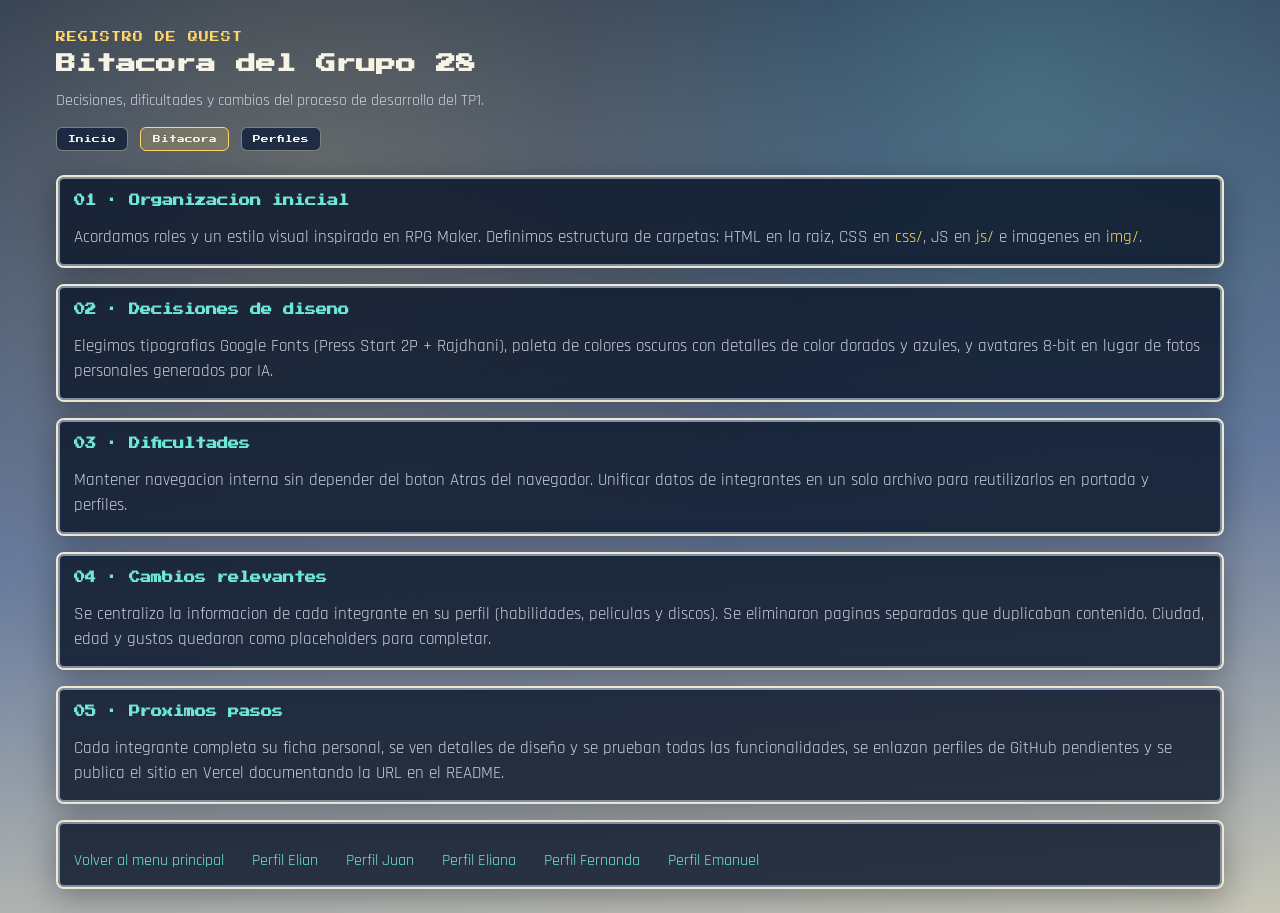
==== bitacora.html @ d6bb9bca "Add bitacora and member profiles with initial content; update index and styles, improve navigation b" ====
<!doctype html>
<html lang="es">
  <head>
    <meta charset="UTF-8" />
    <meta name="viewport" content="width=device-width, initial-scale=1.0" />
    <title>Grupo 28 | Bitacora</title>
    <link rel="preconnect" href="https://fonts.googleapis.com" />
    <link rel="preconnect" href="https://fonts.gstatic.com" crossorigin />
    <link
      href="https://fonts.googleapis.com/css2?family=Press+Start+2P&family=Rajdhani:wght@400;500;700&display=swap"
      rel="stylesheet"
    />
    <link rel="stylesheet" href="css/global.css" />
  </head>
  <body>
    <main class="page-shell">
      <header class="page-header">
        <p class="kicker">REGISTRO DE QUEST</p>
        <h1>Bitacora del Grupo 28</h1>
        <p class="subtitle">
          Decisiones, dificultades y cambios del proceso de desarrollo del TP1.
        </p>
        <nav class="top-nav" aria-label="Navegacion principal">
          <a class="nav-chip" href="index.html">Inicio</a>
          <a class="nav-chip is-active" href="bitacora.html">Bitacora</a>
          <a class="nav-chip" href="index.html#perfiles">Perfiles</a>
        </nav>
      </header>

      <section class="bitacora-layout" aria-label="Entradas de bitacora">
        <article class="window bitacora-entry">
          <h2 class="window-title">01 · Organizacion inicial</h2>
          <p>
            Acordamos roles y un estilo visual inspirado en RPG Maker. Definimos
            estructura de carpetas: HTML en la raiz, CSS en <code>css/</code>, JS en
            <code>js/</code> e imagenes en <code>img/</code>.
          </p>
        </article>

        <article class="window bitacora-entry">
          <h2 class="window-title">02 · Decisiones de diseno</h2>
          <p>
            Elegimos tipografias Google Fonts (Press Start 2P + Rajdhani), paleta de
            colores oscuros con detalles de color dorados y azules, y avatares 8-bit en lugar
            de fotos personales generados por IA.
          </p>
        </article>

        <article class="window bitacora-entry">
          <h2 class="window-title">03 · Dificultades</h2>
          <p>
            Mantener navegacion interna sin depender del boton Atras del navegador.
            Unificar datos de integrantes en un solo archivo para reutilizarlos en
            portada y perfiles.
          </p>
        </article>

        <article class="window bitacora-entry">
          <h2 class="window-title">04 · Cambios relevantes</h2>
          <p>
            Se centralizo la informacion de cada integrante en su perfil (habilidades,
            peliculas y discos). Se eliminaron paginas separadas que duplicaban contenido.
            Ciudad, edad y gustos quedaron como placeholders para completar.
          </p>
        </article>

        <article class="window bitacora-entry">
          <h2 class="window-title">05 · Proximos pasos</h2>
          <p>
            Cada integrante completa su ficha personal, se ven detalles de diseño y se prueban todas las funcionalidades, se enlazan perfiles de GitHub
            pendientes y se publica el sitio en Vercel documentando la URL en el README.
          </p>
        </article>
      </section>

      <nav class="page-nav window profile-nav">
        <a class="back-link" href="index.html">Volver al menu principal</a>
        <a class="back-link" href="perfil-elian.html">Perfil Elian</a>
        <a class="back-link" href="perfil-juan.html">Perfil Juan</a>
        <a class="back-link" href="perfil-eliana.html">Perfil Eliana</a>
        <a class="back-link" href="perfil-fernanda.html">Perfil Fernanda</a>
        <a class="back-link" href="perfil-emanuel.html">Perfil Emanuel</a>
      </nav>
    </main>
  </body>
</html>
---- css/global.css ----
:root {
	--bg-top: #2b3a53;
	--bg-mid: #64789c;
	--bg-bot: #c7c6b7;
	--window-bg: rgba(14, 24, 44, 0.84);
	--window-border: #efe9cf;
	--window-border-dark: #8190a9;
	--text-main: #f8f4e5;
	--text-muted: #cccfde;
	--accent: #ffd76a;
	--accent-2: #6ee7d8;
	--danger: #ff8e8e;
	--space-1: 0.5rem;
	--space-2: 0.75rem;
	--space-3: 1rem;
	--space-4: 1.5rem;
	--space-5: 2rem;
}

* {
	box-sizing: border-box;
}

body {
	margin: 0;
	min-height: 100vh;
	color: var(--text-main);
	font-family: "Rajdhani", sans-serif;
	background:
		radial-gradient(circle at 25% 20%, rgba(255, 215, 106, 0.2), transparent 45%),
		radial-gradient(circle at 80% 10%, rgba(110, 231, 216, 0.2), transparent 35%),
		linear-gradient(175deg, var(--bg-top) 0%, var(--bg-mid) 55%, var(--bg-bot) 100%);
}

code {
	font-family: "Rajdhani", sans-serif;
	color: var(--accent);
}

.page-shell {
	width: min(1200px, 95vw);
	margin: 0 auto;
	padding: var(--space-5) var(--space-3) var(--space-4);
}

.page-header {
	margin-bottom: var(--space-4);
}

.kicker {
	margin: 0 0 var(--space-1);
	color: var(--accent);
	letter-spacing: 0.1em;
	font-family: "Press Start 2P", cursive;
	font-size: 0.62rem;
}

h1,
h2,
h3 {
	margin: 0;
	font-family: "Press Start 2P", cursive;
	line-height: 1.4;
}

h1 {
	font-size: clamp(1rem, 2vw, 1.25rem);
}

.subtitle {
	margin: var(--space-2) 0 0;
	color: var(--text-muted);
	max-width: 70ch;
}

.top-nav {
	display: flex;
	flex-wrap: wrap;
	gap: var(--space-2);
	margin-top: var(--space-3);
}

.nav-chip {
	display: inline-block;
	padding: 0.45rem 0.7rem;
	border: 1px solid rgba(239, 233, 207, 0.45);
	border-radius: 6px;
	color: var(--text-main);
	text-decoration: none;
	font-family: "Press Start 2P", cursive;
	font-size: 0.48rem;
	background: rgba(15, 31, 58, 0.8);
	transition: background-color 0.2s ease, border-color 0.2s ease;
}

.nav-chip:hover,
.nav-chip.is-active {
	border-color: var(--accent);
	background: rgba(255, 215, 106, 0.18);
}

.window {
	position: relative;
	background: var(--window-bg);
	border: 2px solid var(--window-border);
	box-shadow:
		0 0 0 2px var(--window-border-dark) inset,
		0 8px 32px rgba(8, 12, 24, 0.35);
	border-radius: 8px;
	overflow: hidden;
}

.window-title {
	font-size: 0.7rem;
	margin-bottom: var(--space-3);
	color: var(--accent-2);
}

.rpg-layout {
	display: grid;
	grid-template-columns: 3fr 1fr;
	gap: var(--space-3);
}

.party-section {
	display: block;
}

.panel-main,
.panel-menu,
.skills-row-2,
.skills-row-3 {
	padding: var(--space-3);
}

.party-list {
	display: flex;
	flex-direction: column;
	gap: var(--space-2);
}

.party-row {
	display: grid;
	grid-template-columns: 56px 1fr auto;
	gap: var(--space-2);
	align-items: center;
	padding: var(--space-2);
	border: 1px solid rgba(239, 233, 207, 0.35);
	border-radius: 6px;
	transition: border-color 0.2s ease, transform 0.2s ease, background-color 0.2s ease;
}

.party-row.selectable {
	cursor: pointer;
}

.party-row.selectable:hover,
.party-row.is-active {
	border-color: var(--accent);
	background: rgba(255, 215, 106, 0.1);
	transform: translateX(2px);
}

.party-avatar {
	width: 100%;
	aspect-ratio: 1;
	border-radius: 4px;
	border: 1px solid rgba(255, 255, 255, 0.4);
	background: linear-gradient(145deg, rgba(110, 231, 216, 0.15), rgba(255, 215, 106, 0.3));
	display: grid;
	place-items: center;
	overflow: hidden;
	image-rendering: pixelated;
}

.avatar-img {
	width: 100%;
	height: 100%;
	object-fit: cover;
	image-rendering: pixelated;
}

.party-name {
	margin: 0;
	font-size: 1.12rem;
	font-weight: 700;
}

.party-meta {
	margin: 0;
	color: var(--text-muted);
	font-size: 0.95rem;
}

.party-class {
	font-family: "Press Start 2P", cursive;
	color: var(--accent-2);
	font-size: 0.58rem;
	text-transform: uppercase;
	text-align: right;
}

.menu-buttons {
	display: grid;
	gap: var(--space-2);
}

.menu-button {
	border: 1px solid rgba(239, 233, 207, 0.45);
	background: rgba(15, 31, 58, 0.8);
	color: var(--text-main);
	font-family: "Press Start 2P", cursive;
	font-size: 0.58rem;
	padding: 0.75rem 0.6rem;
	text-align: left;
	cursor: pointer;
	border-radius: 6px;
	transition: background-color 0.2s ease, border-color 0.2s ease;
}

.menu-button:hover,
.menu-button.is-selected {
	border-color: var(--accent);
	background: rgba(255, 215, 106, 0.18);
}

.helper-text {
	margin: var(--space-3) 0 0;
	color: var(--text-muted);
	font-size: 0.95rem;
}

.helper-text.warning {
	color: var(--danger);
}

.skills-layout {
	display: grid;
	grid-template-rows: minmax(250px, auto) minmax(220px, 1fr) auto;
	gap: var(--space-3);
}

.skills-row-1 {
	display: grid;
	grid-template-columns: 3fr 1fr;
	gap: var(--space-3);
}

.skills-list {
	list-style: none;
	margin: 0;
	padding: 0;
	display: grid;
	gap: var(--space-2);
}

.skill-item {
	border: 1px solid rgba(239, 233, 207, 0.35);
	border-radius: 6px;
	padding: var(--space-2);
	background: rgba(16, 25, 44, 0.55);
	cursor: pointer;
}

.skill-item:hover,
.skill-item.is-highlighted {
	border-color: var(--accent);
	background: rgba(255, 215, 106, 0.12);
}

.skill-name {
	margin: 0;
	font-size: 1.05rem;
	font-weight: 700;
}

.skill-tags {
	margin: 0.3rem 0 0;
	color: var(--text-muted);
	font-size: 0.9rem;
}

.description-text {
	margin: 0;
	color: var(--text-main);
	min-height: 2.2em;
}

.back-link {
	display: inline-block;
	margin-top: var(--space-2);
	margin-right: var(--space-3);
	color: var(--accent-2);
	text-decoration: none;
}

.back-link:hover {
	text-decoration: underline;
}

.page-nav {
	display: flex;
	flex-wrap: wrap;
	gap: var(--space-2);
	align-items: center;
	margin-top: var(--space-3);
}

.profile-hero {
	display: grid;
	grid-template-columns: 160px 1fr;
	gap: var(--space-4);
	align-items: center;
	padding: var(--space-4);
	margin-bottom: var(--space-3);
}

.profile-avatar {
	width: 160px;
	height: 160px;
	border-radius: 8px;
	border: 2px solid var(--window-border);
	object-fit: cover;
	image-rendering: pixelated;
	background: rgba(15, 31, 58, 0.8);
}

.profile-hero-text .subtitle {
	margin-top: var(--space-2);
}

.profile-grid {
	display: grid;
	grid-template-columns: repeat(3, 1fr);
	gap: var(--space-3);
	margin-bottom: var(--space-3);
}

.profile-panel {
	padding: var(--space-3);
}

.profile-nav {
	padding: var(--space-3);
}

.bitacora-layout {
	display: grid;
	gap: var(--space-3);
	margin-bottom: var(--space-3);
}

.bitacora-entry {
	padding: var(--space-3);
}

.bitacora-entry p {
	margin: 0;
	color: var(--text-muted);
	line-height: 1.5;
	font-size: 1.05rem;
}

@media (max-width: 1200px) {
	.page-shell {
		width: min(1080px, 96vw);
	}

	.profile-grid {
		grid-template-columns: 1fr 1fr;
	}
}

@media (max-width: 900px) {
	.rpg-layout,
	.skills-row-1 {
		grid-template-columns: 1fr;
	}

	.panel-menu {
		order: -1;
	}

	.profile-hero {
		grid-template-columns: 1fr;
		justify-items: start;
	}

	.profile-grid {
		grid-template-columns: 1fr;
	}
}

@media (max-width: 400px) {
	.page-shell {
		padding: var(--space-3) var(--space-2);
	}

	.party-row {
		grid-template-columns: 42px 1fr;
	}

	.party-class {
		grid-column: 2;
		text-align: left;
	}

	.menu-button {
		font-size: 0.52rem;
	}

	.nav-chip {
		font-size: 0.42rem;
	}

	.profile-avatar {
		width: 120px;
		height: 120px;
	}
}
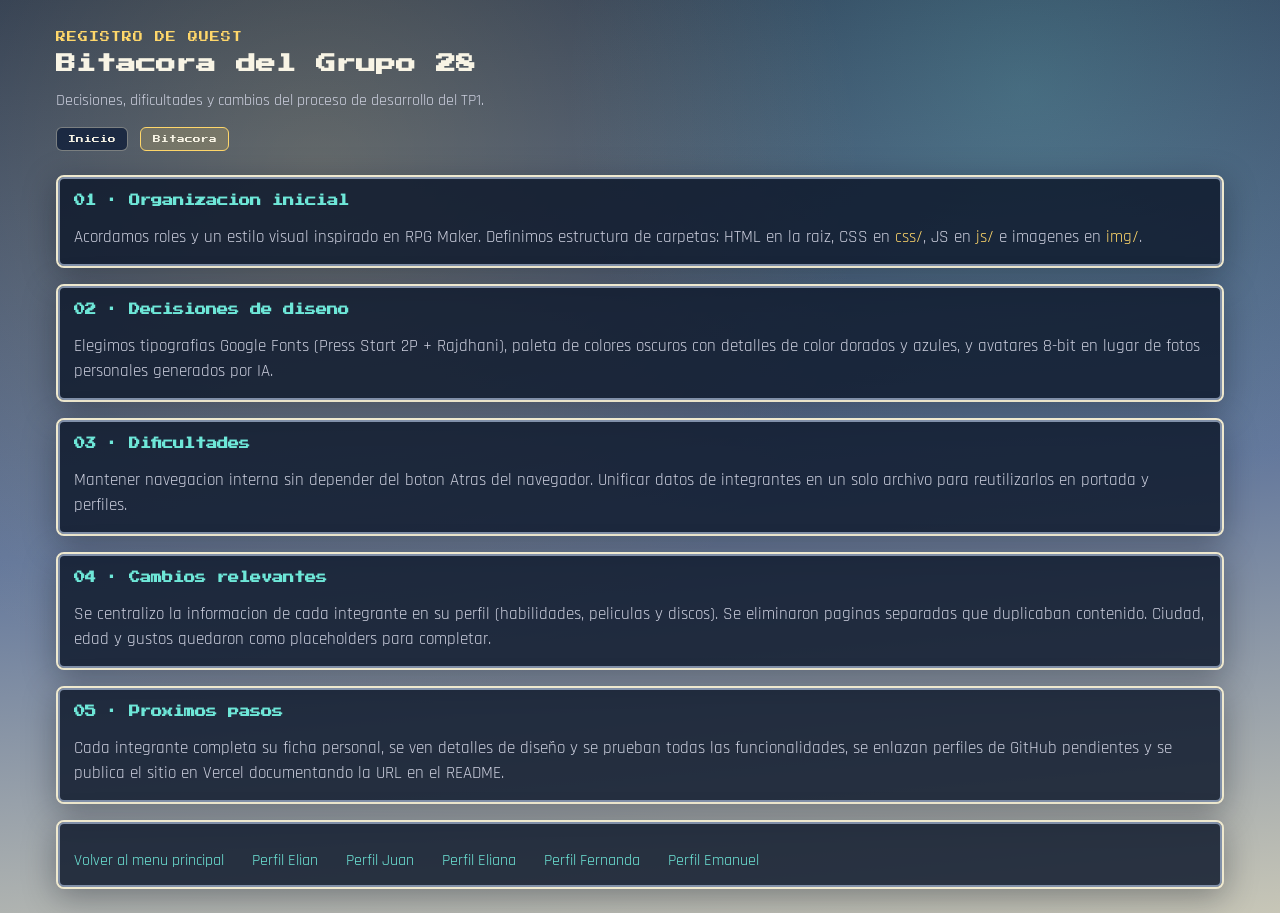
==== commit 701330a0: "Agregar portadas de albumes + eliminar perfiles de nav + eliminar nav inferior" ====
--- a/bitacora.html
+++ b/bitacora.html
@@ -23,7 +23,6 @@
         <nav class="top-nav" aria-label="Navegacion principal">
           <a class="nav-chip" href="index.html">Inicio</a>
           <a class="nav-chip is-active" href="bitacora.html">Bitacora</a>
-          <a class="nav-chip" href="index.html#perfiles">Perfiles</a>
         </nav>
       </header>
 
--- a/css/global.css
+++ b/css/global.css
@@ -280,6 +280,82 @@
 	font-size: 0.9rem;
 }
 
+.album-item {
+	display: flex;
+	flex-direction: column;
+	gap: var(--space-2);
+}
+
+.album-cover {
+	display: block;
+	width: min(100%, 220px);
+	aspect-ratio: 1;
+	margin: 0 auto;
+	border: 1px solid rgba(239, 233, 207, 0.45);
+	object-fit: cover;
+}
+
+.album-cover.is-clickable {
+	cursor: pointer;
+	transition: filter 0.2s ease, transform 0.2s ease;
+}
+
+.album-cover.is-clickable:hover {
+	filter: brightness(0.75);
+	transform: scale(1.02);
+}
+
+body.modal-open {
+	overflow: hidden;
+}
+
+.album-modal {
+	position: fixed;
+	inset: 0;
+	z-index: 10;
+	display: grid;
+	place-items: center;
+	padding: var(--space-3);
+	background: rgba(0, 0, 0, 0.8);
+}
+
+.album-modal-content {
+	position: relative;
+	width: min(900px, 95vw);
+	padding: var(--space-3);
+	border: 2px solid var(--window-border);
+	border-radius: 8px;
+	background: var(--window-bg);
+	box-shadow: 0 8px 32px rgba(0, 0, 0, 0.6);
+}
+
+.album-modal iframe {
+	display: block;
+	width: 100%;
+	aspect-ratio: 16 / 9;
+	border: 0;
+}
+
+.album-modal-close {
+	position: absolute;
+	top: -0.75rem;
+	right: -0.75rem;
+	z-index: 1;
+	width: 2rem;
+	height: 2rem;
+	border: 1px solid var(--window-border);
+	border-radius: 50%;
+	color: var(--text-main);
+	background: var(--bg-top);
+	font-size: 1.5rem;
+	line-height: 1;
+	cursor: pointer;
+}
+
+.album-modal-close:hover {
+	color: var(--accent);
+}
+
 .description-text {
 	margin: 0;
 	color: var(--text-main);
@@ -332,6 +408,7 @@
 .profile-grid {
 	display: grid;
 	grid-template-columns: repeat(3, 1fr);
+	align-items: start;
 	gap: var(--space-3);
 	margin-bottom: var(--space-3);
 }
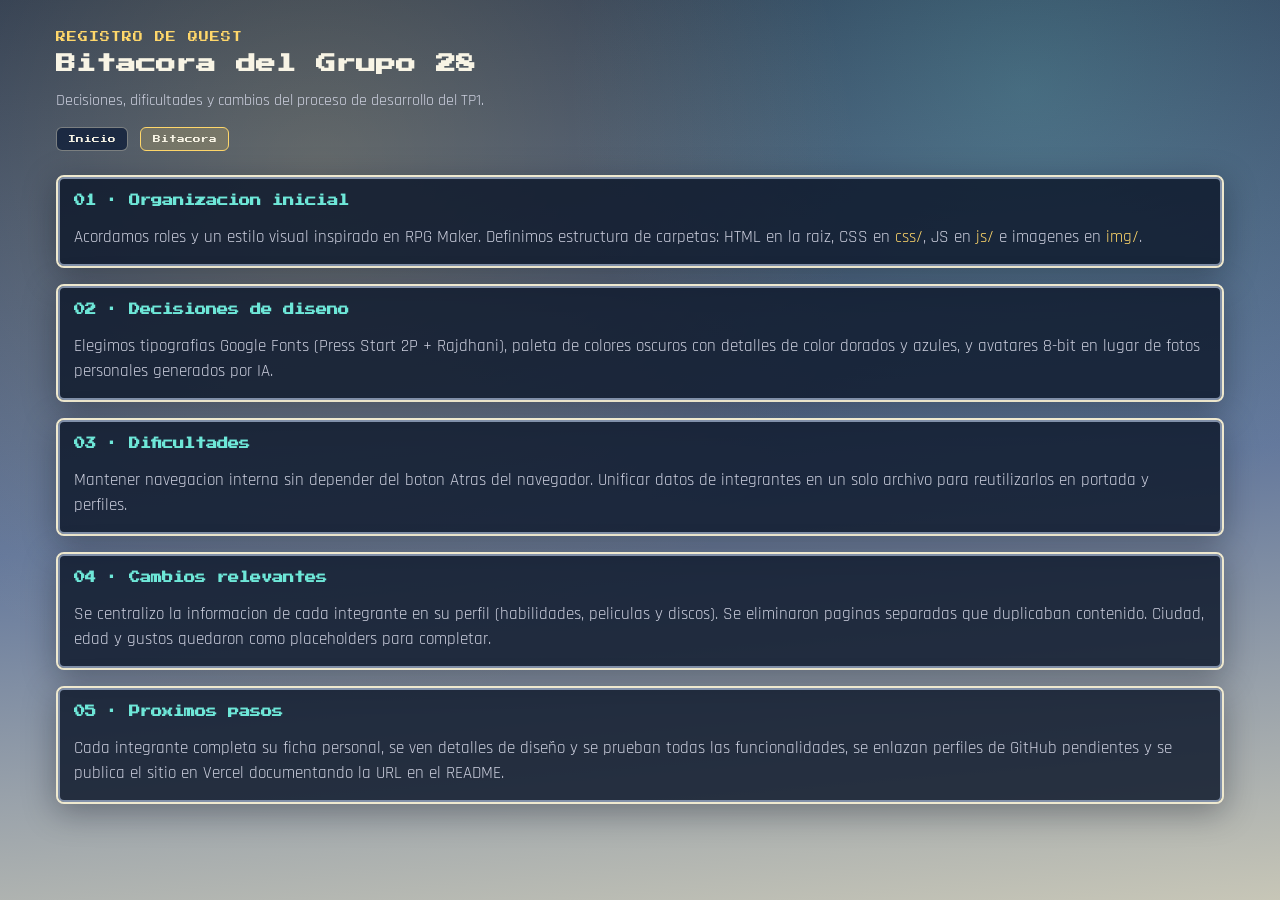
==== commit 83830b54: "Eliminar archivos sin usar y nav de más en bitacora" ====
--- a/bitacora.html
+++ b/bitacora.html
@@ -72,14 +72,6 @@
         </article>
       </section>
 
-      <nav class="page-nav window profile-nav">
-        <a class="back-link" href="index.html">Volver al menu principal</a>
-        <a class="back-link" href="perfil-elian.html">Perfil Elian</a>
-        <a class="back-link" href="perfil-juan.html">Perfil Juan</a>
-        <a class="back-link" href="perfil-eliana.html">Perfil Eliana</a>
-        <a class="back-link" href="perfil-fernanda.html">Perfil Fernanda</a>
-        <a class="back-link" href="perfil-emanuel.html">Perfil Emanuel</a>
-      </nav>
     </main>
   </body>
 </html>
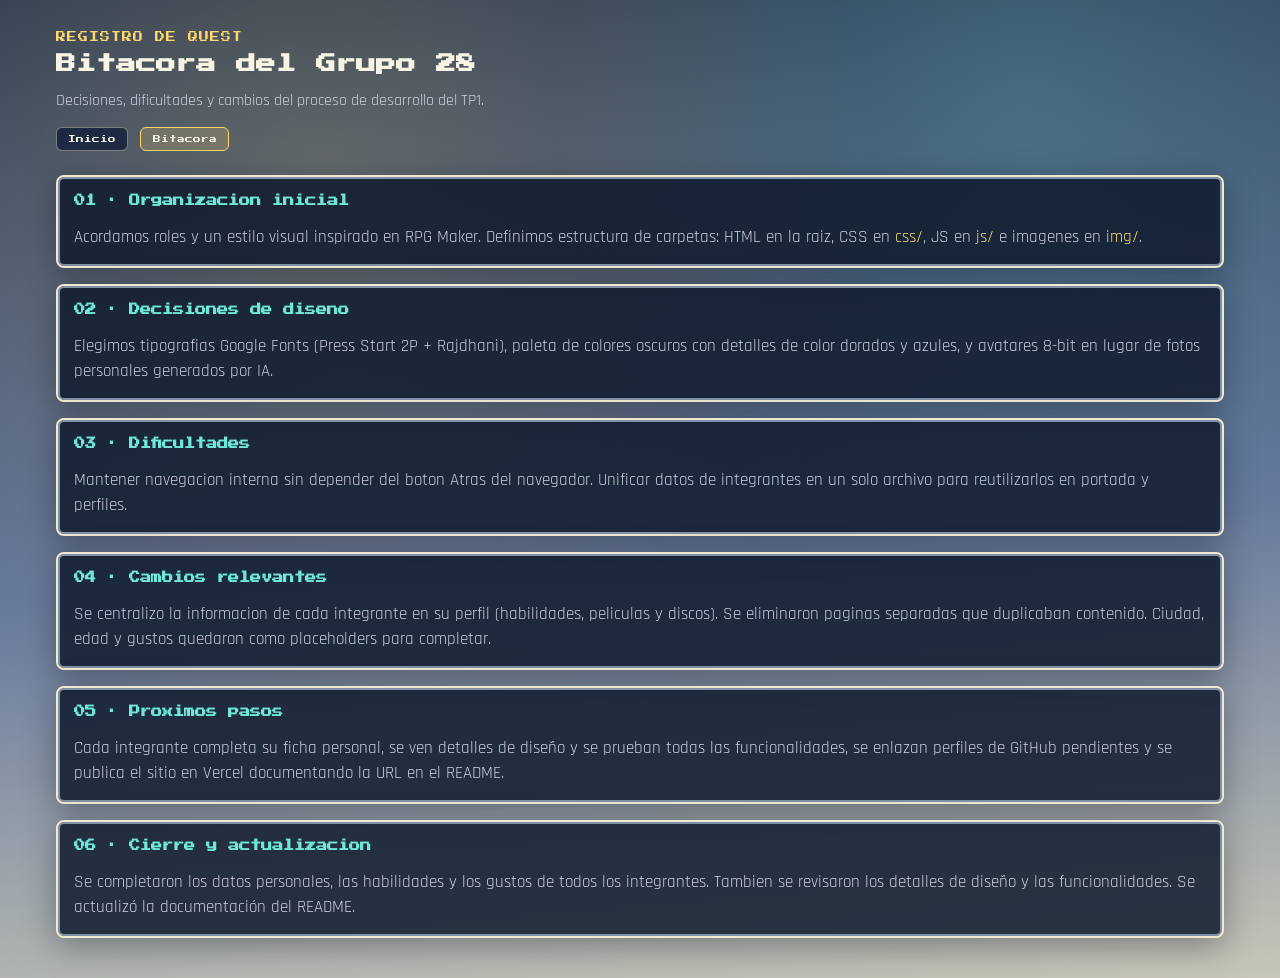
==== commit 217f3b94: "Agregar entry de bitacora y corregir estructura y datos faltantes de readme" ====
--- a/bitacora.html
+++ b/bitacora.html
@@ -70,6 +70,15 @@
             pendientes y se publica el sitio en Vercel documentando la URL en el README.
           </p>
         </article>
+
+        <article class="window bitacora-entry">
+          <h2 class="window-title">06 · Cierre y actualizacion</h2>
+          <p>
+            Se completaron los datos personales, las habilidades y los gustos de todos
+            los integrantes. Tambien se revisaron los detalles de diseño y las
+            funcionalidades. Se actualizó la documentación del README.
+          </p>
+        </article>
       </section>
 
     </main>
